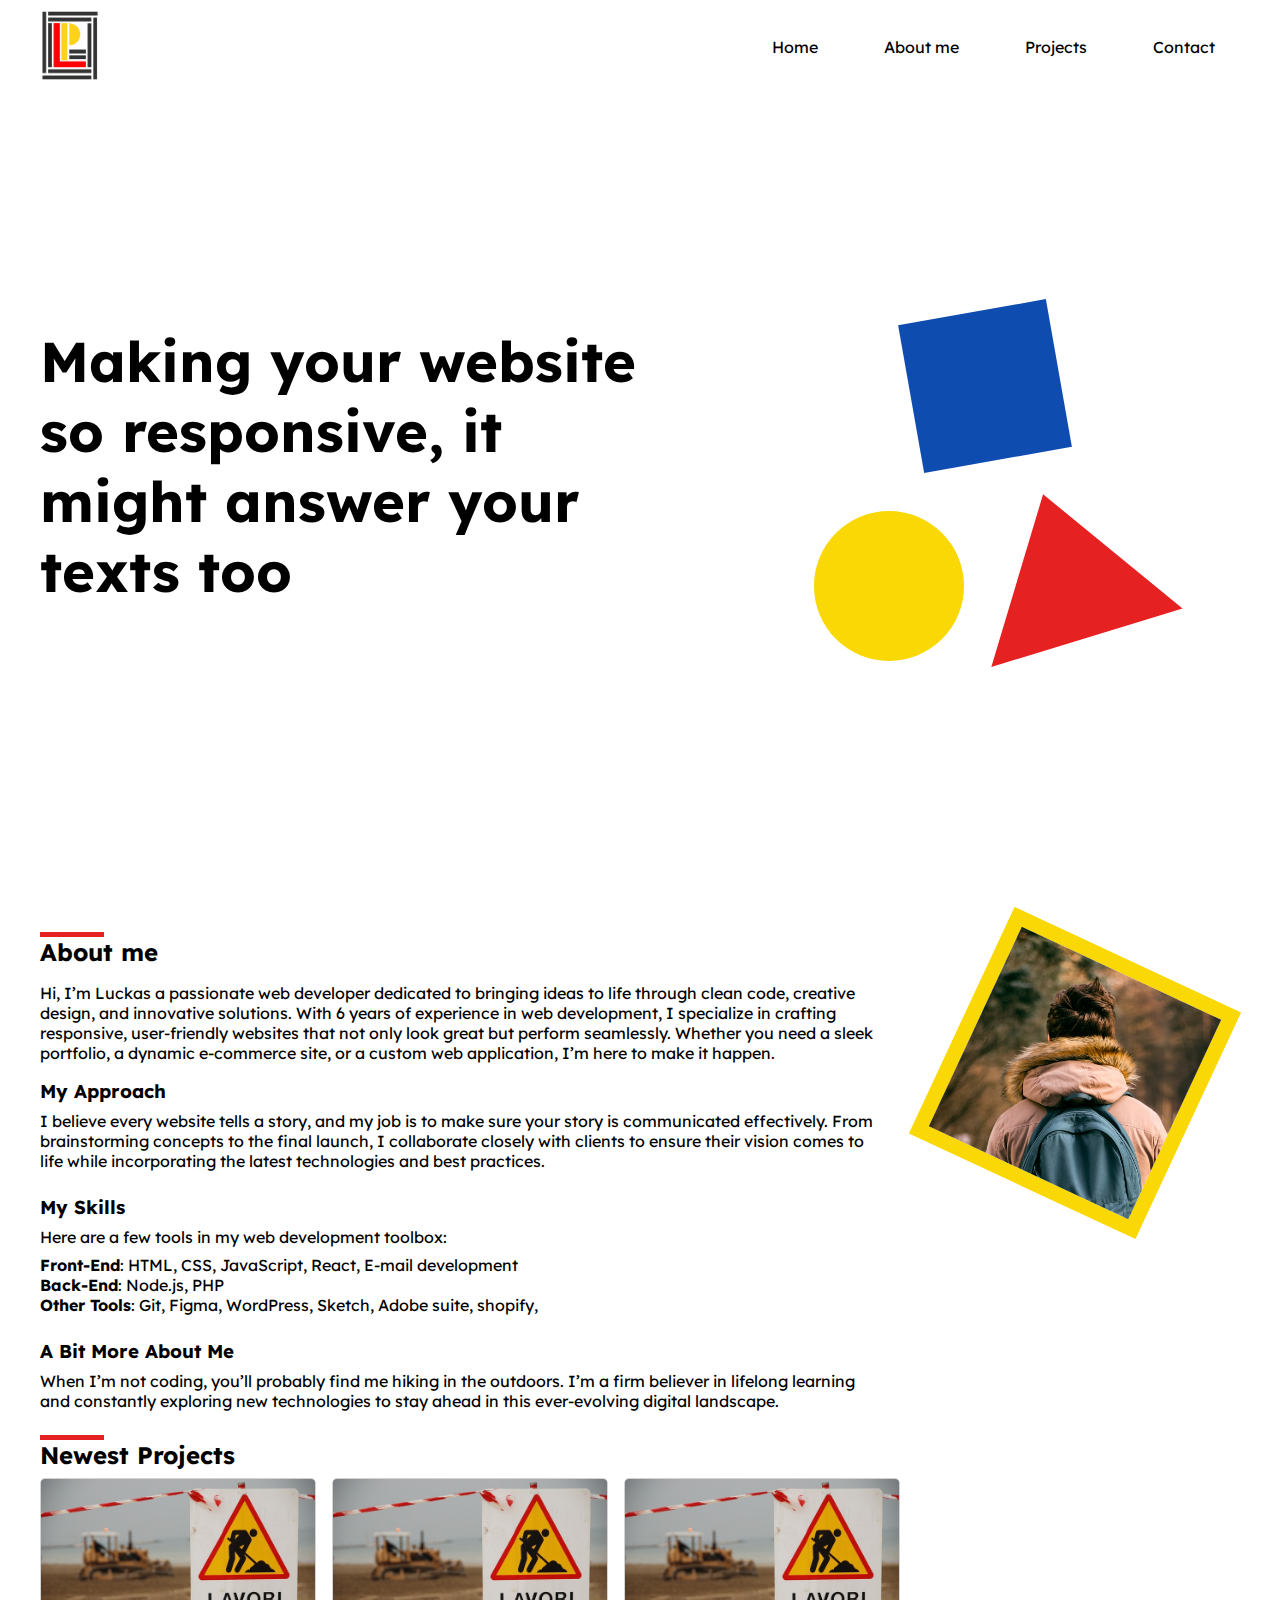
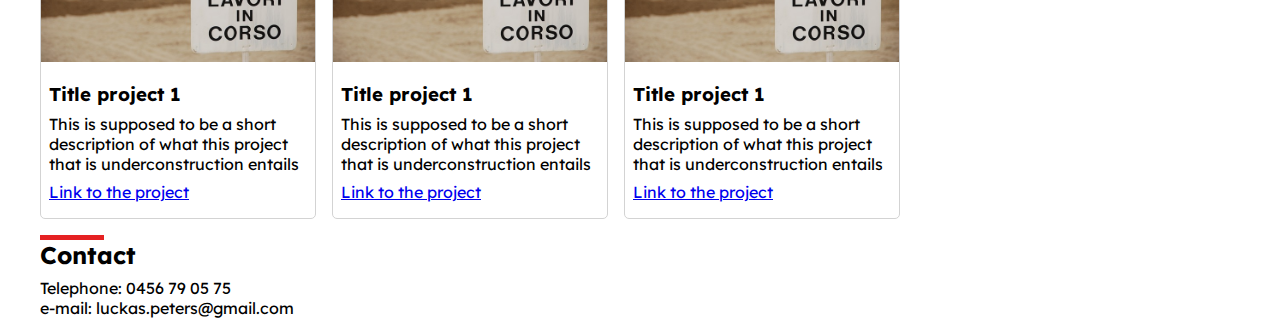
==== index.html @ 8ba7e821 "minor changes" ====
<!DOCTYPE html>
<html lang="en">
<head>
    <meta charset="UTF-8">
    <meta name="viewport" content="width=device-width, initial-scale=1.0">
    <link rel="stylesheet" href="style.css">
    <title>Portolio Luckas Peters</title>
</head>
<body>
    <header>
        <figure><img src="img/logo_LP.png" alt="logo luckas peters"></figure>
        <nav class="shift"><ul>
            <li><a href="#">Home</a></li>
            <li><a href="#aboutMe">About me</a> </li>
            <li><a href="#projects">Projects</a></li>
            <li><a href="#contact">Contact</a></li>
        </ul></nav>
    </header>
    <main>
        <div class="intro block">
            <section>
                <h1>Making your website so responsive, it might answer your texts too</h1>
                <!--<h1>A developer a day, keeps the bugs away</h1>-->
                
            </section>
            <section class="figureContainer">
                <div class="square"></div>
                <div class="triangle-left"></div>
                <div class="circle"></div>

            </section>
        </div>
        <div class="aboutMe block">
            
            <section id="aboutMe" class="aboutMeContent" >
                <h2>About me</h2>
                <p>
                    Hi, I’m Luckas a passionate web developer dedicated to bringing ideas to life through clean code, creative design, and innovative solutions.
                    With 6 years of experience in web development, I specialize in crafting responsive, user-friendly websites that not only look great but perform seamlessly. Whether you need a sleek portfolio, a dynamic e-commerce site, or a custom web application, I’m here to make it happen.
                    </p>
                    <p>
                    <h3>My Approach</h3>
                    I believe every website tells a story, and my job is to make sure your story is communicated effectively. From brainstorming concepts to the final launch, I collaborate closely with clients to ensure their vision comes to life while incorporating the latest technologies and best practices.
                </p><p>
                    <h3>My Skills</h3>  
                    Here are a few tools in my web development toolbox:
                
                    <ul>
                        <li><strong>Front-End</strong>: HTML, CSS, JavaScript, React, E-mail development</li>
                        <li><strong>Back-End</strong>: Node.js, PHP </li>
                        <li><strong>Other Tools</strong>: Git, Figma, WordPress, Sketch, Adobe suite, shopify, </li>
                    </ul>
                </p><p>
                    <h3>A Bit More About Me</h3>
                    When I’m not coding, you’ll probably find me hiking in the outdoors. I’m a firm believer in lifelong learning and constantly exploring new technologies to stay ahead in this ever-evolving digital landscape.
                </p>
            </section>
            <figure>
                <div class="imagecontainer"><img alt="" src="img/picture_of_me.jpg" /></div>
            </figure>
        </div>
        <div id="projects" class="projects block">
            <h2>Newest Projects</h2>

            <section class="cards">
                <div class="card">
                    <figure><img src="img/in_progress.jpg" alt=""></figure>
                    <article>
                        <h3>Title project 1</h3>
                        <p>This is supposed to be a short description of what this project that is underconstruction entails</p>
                        <a href="#">Link to the project</a>
                    </article>
                </div>
                <div class="card">
                    <figure><img src="img/in_progress.jpg" alt=""></figure>
                    <article>
                        <h3>Title project 1</h3>
                        <p>This is supposed to be a short description of what this project that is underconstruction entails</p>
                        <a href="#">Link to the project</a>
                    </article>
                </div>

                <div class="card">
                    <figure><img src="img/in_progress.jpg" alt=""></figure>
                    <article>
                        <h3>Title project 1</h3>
                        <p>This is supposed to be a short description of what this project that is underconstruction entails</p>
                        <a href="#">Link to the project</a>
                    </article>
                </div>
            </section>
        </div>
        <div id="contact" class="contact block">
            <h2>Contact</h2>
            <p>Telephone: 0456 79 05 75</p>
            <p>e-mail: luckas.peters@gmail.com</p>
        </div>
    </main>
    <footer>
    

    </footer>
</body>
</html>
---- style.css ----
@import url('https://fonts.googleapis.com/css2?family=Lexend&display=swap');
@import url('https://fonts.googleapis.com/css2?family=Lexend:wght@700&display=swap');


html {
    box-sizing: border-box;
    font-size: 16px;
    scroll-padding-top: 150px;
    /* height of sticky header */
}

*,
*:before,
*:after {
    box-sizing: inherit;
}

body,
h1,
h2,
h3,
h4,
h5,
h6,
p,
ol,
ul {
    margin: 0;
    padding: 0;
}

ol,
ul {
    list-style: none;
}

img {
    max-width: 100%;
    height: auto;
}



body {
    max-width: 1200px;
    margin: auto;
    font-family: "Lexend", serif;
    font-weight: 400;
}

header {
    display: flex;
    justify-content: space-between;
    align-items: center;
    position: fixed;
    width: 100%;
    max-width: 1200px;
    background: white;
    z-index: 99;
    top: 0;
}

header figure {
    width: 5%;
    margin: 8px 0;
}

header figure img {
    width: 100%;
}

header nav ul {
    display: flex;
    gap: 16px;
}

header nav ul li {
    text-decoration: none;
    list-style: none;
    ;
}

nav ul li a {
    display: block;
    padding: 15px;
    text-decoration: none;
    color: black;
    margin: 0 10px;
}

.block {
    margin: 16px 0;
}

.intro {
    display: flex;
    font-family: "Lexend", serif;
    font-optical-sizing: auto;
    font-weight: 700;
    font-style: normal;
    height: 100vh;
    align-items: center;
}

.intro>section {
    width: 60%;
    position: relative;
}

.intro h1 {
    font-size: 56px;
}

.triangle-left {
    width: 0;
    transform: rotate(73deg);
    right: 100px;
    position: absolute;
    height: 0;
    border-top: 100px solid transparent;
    border-right: 150px solid #e52122;
    border-bottom: 100px solid transparent;
}

.circle {
    height: 150px;
    width: 150px;
    position: absolute;
    background-color: #fad805;
    border-radius: 50%;
    right: 46%;
    top: 45px;
}

.square {
    height: 150px;
    width: 150px;
    background-color: #0f4cb0;
    transform: rotate(80deg);
    position: absolute;
    bottom: 5px;
    right: 30%;
}

.bigSquare {

    height: 150px;
    width: 150px;
    background-color: #0f4cb0;
    transform: rotate(80deg);
    position: absolute;
    bottom: 5px;
    right: 30%;
}

.mask1 {

    mask-repeat: no-repeat;
    mask-image: url(img/picture_of_me.jpg);
}

h2 {
    margin-bottom: 8px;
}

h2::before {
    content: "";
    width: 4rem;
    height: 5px;
    display: block;
    background: #e52122;

}

.aboutMe {
    font-weight: 400;
    justify-content: space-between;
    display: flex;
    flex-direction: row;
}

.aboutMe .aboutMeContent {
    display: flex;
    flex-direction: column;
    gap: 8px;
    width: 70%;
}

.aboutMe .figureContainer {
    width: 30%;
}

.cards {
    display: flex;
    gap: 16px;

}

.card {
    width: 23%;
    border-radius: 5px;
    overflow: hidden;
    border: solid 1px lightgrey;
    display: flex;
    flex-direction: column;
    gap: 8px;
    padding-bottom: 8px;
}

.card figure {
    width: 100%;
    margin: 0;
}

.card article {
    padding: 8px;
    display: flex;
    flex-direction: column;
    gap: 8px;
}





/* Figure roatation testing  */

.imagecontainer {
    display: block;
    width: 250px;
    height: 250px;
    overflow: hidden;
    border: solid 15px #fad805;
    transform: rotate(45deg);
    -ms-transform: rotate(45deg);
    -webkit-transform: rotate(25deg);
    position: relative;

}

.imagecontainer img {

    transform: rotate(-45deg);
    -ms-transform: rotate(-45deg);
    -webkit-transform: rotate(-25deg);
    position: absolute;
    top: -50px;
    left: -20px;
    width: 150%;
    max-width: unset;
}





/* SHIFT */
nav.shift ul li a {
    position: relative;
    z-index: 1;
}

nav.shift ul li a:after {
    display: block;
    position: absolute;
    top: 0;
    left: 0;
    bottom: 0;
    right: 0;
    margin: auto;
    width: 100%;
    height: 1px;
    content: '.';
    color: transparent;
    background: #fad805;
    visibility: none;
    opacity: 0;
    z-index: -1;
}

nav.shift ul li a:hover:after {
    opacity: 1;
    visibility: visible;
    height: 100%;
}


nav ul li a,
nav ul li a:after,
nav ul li a:before {
    transition: all .6s;
}

@media screen and (min-width: 375px) and (max-width: 600px) {
    body {
        background-color: lightgreen;
        /* width: 90%; */
        margin: auto;
    }

    header {
        display: flex;
        padding: 5px;
    }

    header figure {
        width: 10%;
        margin: 0;
    }

    header nav {
        display: none;
    }

    main {
        width: 90%;
        margin: auto;
    }

    .intro {
        flex-direction: column;
        align-items: center;
        justify-content: center;
    }

    .intro>section {
        width: 100%;
    }

    .intro h1 {
        font-size: 20px;
    }
    .triangle-left {
        width: 0;
        transform: rotate(73deg);
        right: 100px;
        position: unset;
        height: 0;
        border-top: 25px solid transparent;
        border-right: 50px solid #e52122;
        border-bottom: 25px solid transparent;
    }

    .circle {
        height: 50px;
        width: 50px;
        position: unset;
        background-color: #fad805;
        border-radius: 50%;
        right: 46%;
        top: 45px;
    }

    .square {
        height: 50px;
        width: 50px;
        background-color: #0f4cb0;
        transform: rotate(80deg);
        position: unset;
        bottom: 5px;
        right: 30%;
    }


    .aboutMe {
        flex-direction: column;
    }

    .aboutMe .aboutMeContent {
        width: 100%;
    }
}
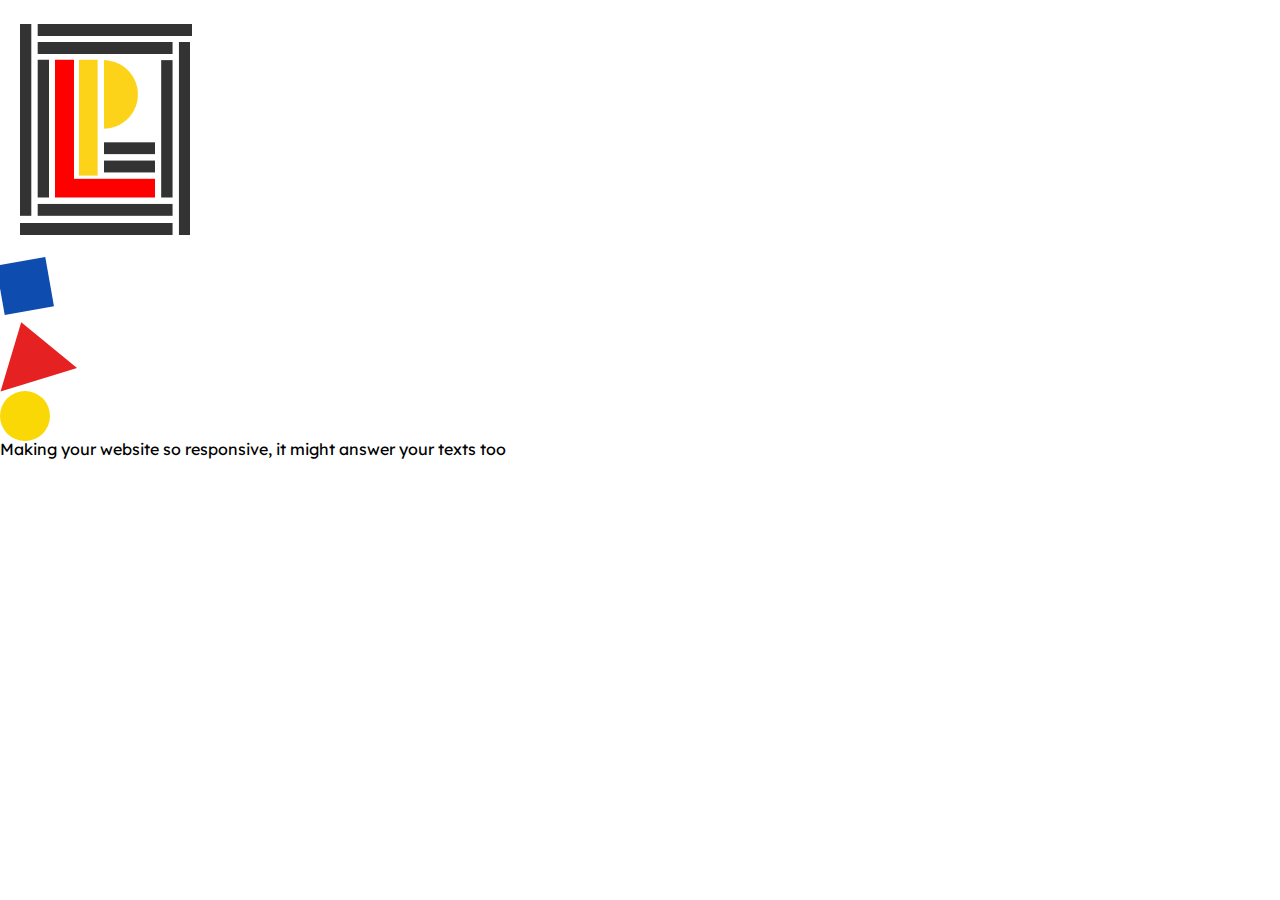
==== commit bde68408: "added reset.css and finished header. Started on figures in intro" ====
--- a/index.html
+++ b/index.html
@@ -1,105 +1,44 @@
 <!DOCTYPE html>
 <html lang="en">
+
 <head>
     <meta charset="UTF-8">
     <meta name="viewport" content="width=device-width, initial-scale=1.0">
+    <link rel="stylesheet" href="reset.css">
     <link rel="stylesheet" href="style.css">
     <title>Portolio Luckas Peters</title>
 </head>
+
 <body>
     <header>
         <figure><img src="img/logo_LP.png" alt="logo luckas peters"></figure>
-        <nav class="shift"><ul>
-            <li><a href="#">Home</a></li>
-            <li><a href="#aboutMe">About me</a> </li>
-            <li><a href="#projects">Projects</a></li>
-            <li><a href="#contact">Contact</a></li>
-        </ul></nav>
+        <!-- <nav>
+            <ul>
+                <li><a href="#">Home</a></li>
+                <li><a href="#aboutMe">About me</a> </li>
+                <li><a href="#projects">Projects</a></li>
+                <li><a href="#contact">Contact</a></li>
+            </ul>
+        </nav> -->
     </header>
     <main>
         <div class="intro block">
-            <section>
-                <h1>Making your website so responsive, it might answer your texts too</h1>
-                <!--<h1>A developer a day, keeps the bugs away</h1>-->
-                
-            </section>
             <section class="figureContainer">
                 <div class="square"></div>
                 <div class="triangle-left"></div>
                 <div class="circle"></div>
+            </section>
+            <section>
+                <h1>Making your website so responsive, it might answer your texts too</h1>
+                <!--<h1>A developer a day, keeps the bugs away</h1>-->
+    </section>
 
-            </section>
-        </div>
-        <div class="aboutMe block">
-            
-            <section id="aboutMe" class="aboutMeContent" >
-                <h2>About me</h2>
-                <p>
-                    Hi, I’m Luckas a passionate web developer dedicated to bringing ideas to life through clean code, creative design, and innovative solutions.
-                    With 6 years of experience in web development, I specialize in crafting responsive, user-friendly websites that not only look great but perform seamlessly. Whether you need a sleek portfolio, a dynamic e-commerce site, or a custom web application, I’m here to make it happen.
-                    </p>
-                    <p>
-                    <h3>My Approach</h3>
-                    I believe every website tells a story, and my job is to make sure your story is communicated effectively. From brainstorming concepts to the final launch, I collaborate closely with clients to ensure their vision comes to life while incorporating the latest technologies and best practices.
-                </p><p>
-                    <h3>My Skills</h3>  
-                    Here are a few tools in my web development toolbox:
-                
-                    <ul>
-                        <li><strong>Front-End</strong>: HTML, CSS, JavaScript, React, E-mail development</li>
-                        <li><strong>Back-End</strong>: Node.js, PHP </li>
-                        <li><strong>Other Tools</strong>: Git, Figma, WordPress, Sketch, Adobe suite, shopify, </li>
-                    </ul>
-                </p><p>
-                    <h3>A Bit More About Me</h3>
-                    When I’m not coding, you’ll probably find me hiking in the outdoors. I’m a firm believer in lifelong learning and constantly exploring new technologies to stay ahead in this ever-evolving digital landscape.
-                </p>
-            </section>
-            <figure>
-                <div class="imagecontainer"><img alt="" src="img/picture_of_me.jpg" /></div>
-            </figure>
-        </div>
-        <div id="projects" class="projects block">
-            <h2>Newest Projects</h2>
-
-            <section class="cards">
-                <div class="card">
-                    <figure><img src="img/in_progress.jpg" alt=""></figure>
-                    <article>
-                        <h3>Title project 1</h3>
-                        <p>This is supposed to be a short description of what this project that is underconstruction entails</p>
-                        <a href="#">Link to the project</a>
-                    </article>
-                </div>
-                <div class="card">
-                    <figure><img src="img/in_progress.jpg" alt=""></figure>
-                    <article>
-                        <h3>Title project 1</h3>
-                        <p>This is supposed to be a short description of what this project that is underconstruction entails</p>
-                        <a href="#">Link to the project</a>
-                    </article>
-                </div>
-
-                <div class="card">
-                    <figure><img src="img/in_progress.jpg" alt=""></figure>
-                    <article>
-                        <h3>Title project 1</h3>
-                        <p>This is supposed to be a short description of what this project that is underconstruction entails</p>
-                        <a href="#">Link to the project</a>
-                    </article>
-                </div>
-            </section>
-        </div>
-        <div id="contact" class="contact block">
-            <h2>Contact</h2>
-            <p>Telephone: 0456 79 05 75</p>
-            <p>e-mail: luckas.peters@gmail.com</p>
-        </div>
+    </div>
     </main>
     <footer>
-    
+
 
     </footer>
 </body>
-</html>
 
+</html>--- a/style.css
+++ b/style.css
@@ -1,86 +1,33 @@
 @import url('https://fonts.googleapis.com/css2?family=Lexend&display=swap');
 @import url('https://fonts.googleapis.com/css2?family=Lexend:wght@700&display=swap');
 
-
-html {
-    box-sizing: border-box;
-    font-size: 16px;
-    scroll-padding-top: 150px;
-    /* height of sticky header */
-}
-
-*,
-*:before,
-*:after {
-    box-sizing: inherit;
-}
-
-body,
-h1,
-h2,
-h3,
-h4,
-h5,
-h6,
-p,
-ol,
-ul {
-    margin: 0;
-    padding: 0;
-}
-
-ol,
-ul {
-    list-style: none;
-}
-
-img {
-    max-width: 100%;
-    height: auto;
-}
-
-
-
-body {
-    max-width: 1200px;
-    margin: auto;
+body{
     font-family: "Lexend", serif;
     font-weight: 400;
+    
 }
-
-header {
+header{
     display: flex;
-    justify-content: space-between;
-    align-items: center;
-    position: fixed;
-    width: 100%;
-    max-width: 1200px;
-    background: white;
-    z-index: 99;
-    top: 0;
+    padding: 12px;
 }
-
-header figure {
-    width: 5%;
-    margin: 8px 0;
+header figure{
+    width: 15%;
 }
-
-header figure img {
+header figure img{
     width: 100%;
 }
+header nav ul {
 
-header nav ul {
-    display: flex;
-    gap: 16px;
 }
 
 header nav ul li {
     text-decoration: none;
     list-style: none;
-    ;
 }
 
 nav ul li a {
+    position: relative;
+    z-index: 1;
     display: block;
     padding: 15px;
     text-decoration: none;
@@ -88,179 +35,7 @@
     margin: 0 10px;
 }
 
-.block {
-    margin: 16px 0;
-}
-
-.intro {
-    display: flex;
-    font-family: "Lexend", serif;
-    font-optical-sizing: auto;
-    font-weight: 700;
-    font-style: normal;
-    height: 100vh;
-    align-items: center;
-}
-
-.intro>section {
-    width: 60%;
-    position: relative;
-}
-
-.intro h1 {
-    font-size: 56px;
-}
-
-.triangle-left {
-    width: 0;
-    transform: rotate(73deg);
-    right: 100px;
-    position: absolute;
-    height: 0;
-    border-top: 100px solid transparent;
-    border-right: 150px solid #e52122;
-    border-bottom: 100px solid transparent;
-}
-
-.circle {
-    height: 150px;
-    width: 150px;
-    position: absolute;
-    background-color: #fad805;
-    border-radius: 50%;
-    right: 46%;
-    top: 45px;
-}
-
-.square {
-    height: 150px;
-    width: 150px;
-    background-color: #0f4cb0;
-    transform: rotate(80deg);
-    position: absolute;
-    bottom: 5px;
-    right: 30%;
-}
-
-.bigSquare {
-
-    height: 150px;
-    width: 150px;
-    background-color: #0f4cb0;
-    transform: rotate(80deg);
-    position: absolute;
-    bottom: 5px;
-    right: 30%;
-}
-
-.mask1 {
-
-    mask-repeat: no-repeat;
-    mask-image: url(img/picture_of_me.jpg);
-}
-
-h2 {
-    margin-bottom: 8px;
-}
-
-h2::before {
-    content: "";
-    width: 4rem;
-    height: 5px;
-    display: block;
-    background: #e52122;
-
-}
-
-.aboutMe {
-    font-weight: 400;
-    justify-content: space-between;
-    display: flex;
-    flex-direction: row;
-}
-
-.aboutMe .aboutMeContent {
-    display: flex;
-    flex-direction: column;
-    gap: 8px;
-    width: 70%;
-}
-
-.aboutMe .figureContainer {
-    width: 30%;
-}
-
-.cards {
-    display: flex;
-    gap: 16px;
-
-}
-
-.card {
-    width: 23%;
-    border-radius: 5px;
-    overflow: hidden;
-    border: solid 1px lightgrey;
-    display: flex;
-    flex-direction: column;
-    gap: 8px;
-    padding-bottom: 8px;
-}
-
-.card figure {
-    width: 100%;
-    margin: 0;
-}
-
-.card article {
-    padding: 8px;
-    display: flex;
-    flex-direction: column;
-    gap: 8px;
-}
-
-
-
-
-
-/* Figure roatation testing  */
-
-.imagecontainer {
-    display: block;
-    width: 250px;
-    height: 250px;
-    overflow: hidden;
-    border: solid 15px #fad805;
-    transform: rotate(45deg);
-    -ms-transform: rotate(45deg);
-    -webkit-transform: rotate(25deg);
-    position: relative;
-
-}
-
-.imagecontainer img {
-
-    transform: rotate(-45deg);
-    -ms-transform: rotate(-45deg);
-    -webkit-transform: rotate(-25deg);
-    position: absolute;
-    top: -50px;
-    left: -20px;
-    width: 150%;
-    max-width: unset;
-}
-
-
-
-
-
-/* SHIFT */
-nav.shift ul li a {
-    position: relative;
-    z-index: 1;
-}
-
-nav.shift ul li a:after {
+nav ul li a:after {
     display: block;
     position: absolute;
     top: 0;
@@ -278,95 +53,59 @@
     z-index: -1;
 }
 
-nav.shift ul li a:hover:after {
+nav ul li a:hover:after {
     opacity: 1;
     visibility: visible;
     height: 100%;
 }
 
-
-nav ul li a,
-nav ul li a:after,
-nav ul li a:before {
-    transition: all .6s;
+.triangle-left {
+    width: 0;
+    transform: rotate(73deg);
+    right: 100px;
+    /* position: absolute; */
+    height: 0;
+    border-top: 40px solid transparent;
+    border-right: 60px solid #e52122;
+    border-bottom: 40px solid transparent;
 }
 
-@media screen and (min-width: 375px) and (max-width: 600px) {
-    body {
-        background-color: lightgreen;
-        /* width: 90%; */
-        margin: auto;
-    }
+.circle {
+    height: 50px;
+    width: 50px;
+    /* position: absolute; */
+    background-color: #fad805;
+    border-radius: 50%;
+    right: 46%;
+    top: 45px;
+}
 
-    header {
-        display: flex;
-        padding: 5px;
-    }
-
-    header figure {
-        width: 10%;
-        margin: 0;
-    }
-
-    header nav {
-        display: none;
-    }
-
-    main {
-        width: 90%;
-        margin: auto;
-    }
-
-    .intro {
-        flex-direction: column;
-        align-items: center;
-        justify-content: center;
-    }
-
-    .intro>section {
-        width: 100%;
-    }
-
-    .intro h1 {
-        font-size: 20px;
-    }
-    .triangle-left {
-        width: 0;
-        transform: rotate(73deg);
-        right: 100px;
-        position: unset;
-        height: 0;
-        border-top: 25px solid transparent;
-        border-right: 50px solid #e52122;
-        border-bottom: 25px solid transparent;
-    }
-
-    .circle {
-        height: 50px;
-        width: 50px;
-        position: unset;
-        background-color: #fad805;
-        border-radius: 50%;
-        right: 46%;
-        top: 45px;
-    }
-
-    .square {
-        height: 50px;
-        width: 50px;
-        background-color: #0f4cb0;
-        transform: rotate(80deg);
-        position: unset;
-        bottom: 5px;
-        right: 30%;
-    }
+.square {
+    height: 50px;
+    width: 50px;
+    background-color: #0f4cb0;
+    transform: rotate(80deg);
+    /* position: absolute; */
+    bottom: 5px;
+    right: 30%;
+}
 
 
-    .aboutMe {
-        flex-direction: column;
-    }
 
-    .aboutMe .aboutMeContent {
-        width: 100%;
-    }
-}+
+/* Media Queries */
+@media (min-width: 640px) {
+
+}
+
+@media (min-width: 768px) {
+
+}
+
+@media (min-width: 1024px) {
+
+}
+
+@media (min-width: 640px) and (orientation: landscape) {
+
+}
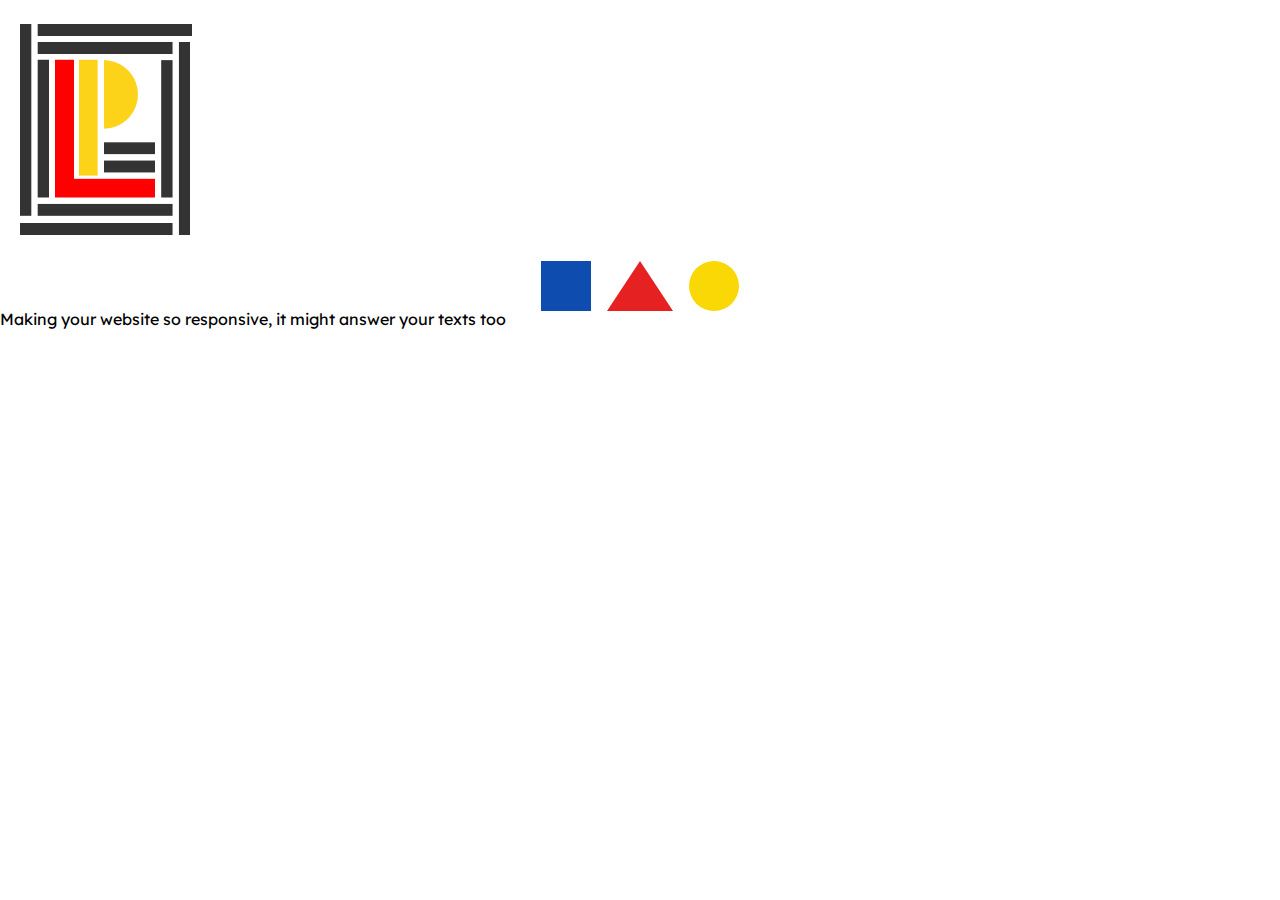
==== commit 8793c56b: "fixed geoFigures" ====
--- a/index.html
+++ b/index.html
@@ -23,9 +23,9 @@
     </header>
     <main>
         <div class="intro block">
-            <section class="figureContainer">
+            <section class="geoFigureContainer">
                 <div class="square"></div>
-                <div class="triangle-left"></div>
+                <div class="triangle"></div>
                 <div class="circle"></div>
             </section>
             <section>
--- a/style.css
+++ b/style.css
@@ -58,10 +58,16 @@
     visibility: visible;
     height: 100%;
 }
+.geoFigureContainer{
+    display: flex;
+    justify-content: center;
+    align-items: baseline;
+    gap: 16px;
+}
 
 .triangle-left {
     width: 0;
-    transform: rotate(73deg);
+    transform: rotate(50deg);
     right: 100px;
     /* position: absolute; */
     height: 0;
@@ -69,6 +75,15 @@
     border-right: 60px solid #e52122;
     border-bottom: 40px solid transparent;
 }
+
+.triangle {
+    width: 0px;
+    height: 0px;
+    border-style: solid;
+    border-width: 0 33px 50px 33px;
+    border-color: transparent transparent #e52122 transparent;
+    transform: rotate(0deg);
+ }
 
 .circle {
     height: 50px;
@@ -84,7 +99,7 @@
     height: 50px;
     width: 50px;
     background-color: #0f4cb0;
-    transform: rotate(80deg);
+    /* transform: rotate(80deg); */
     /* position: absolute; */
     bottom: 5px;
     right: 30%;
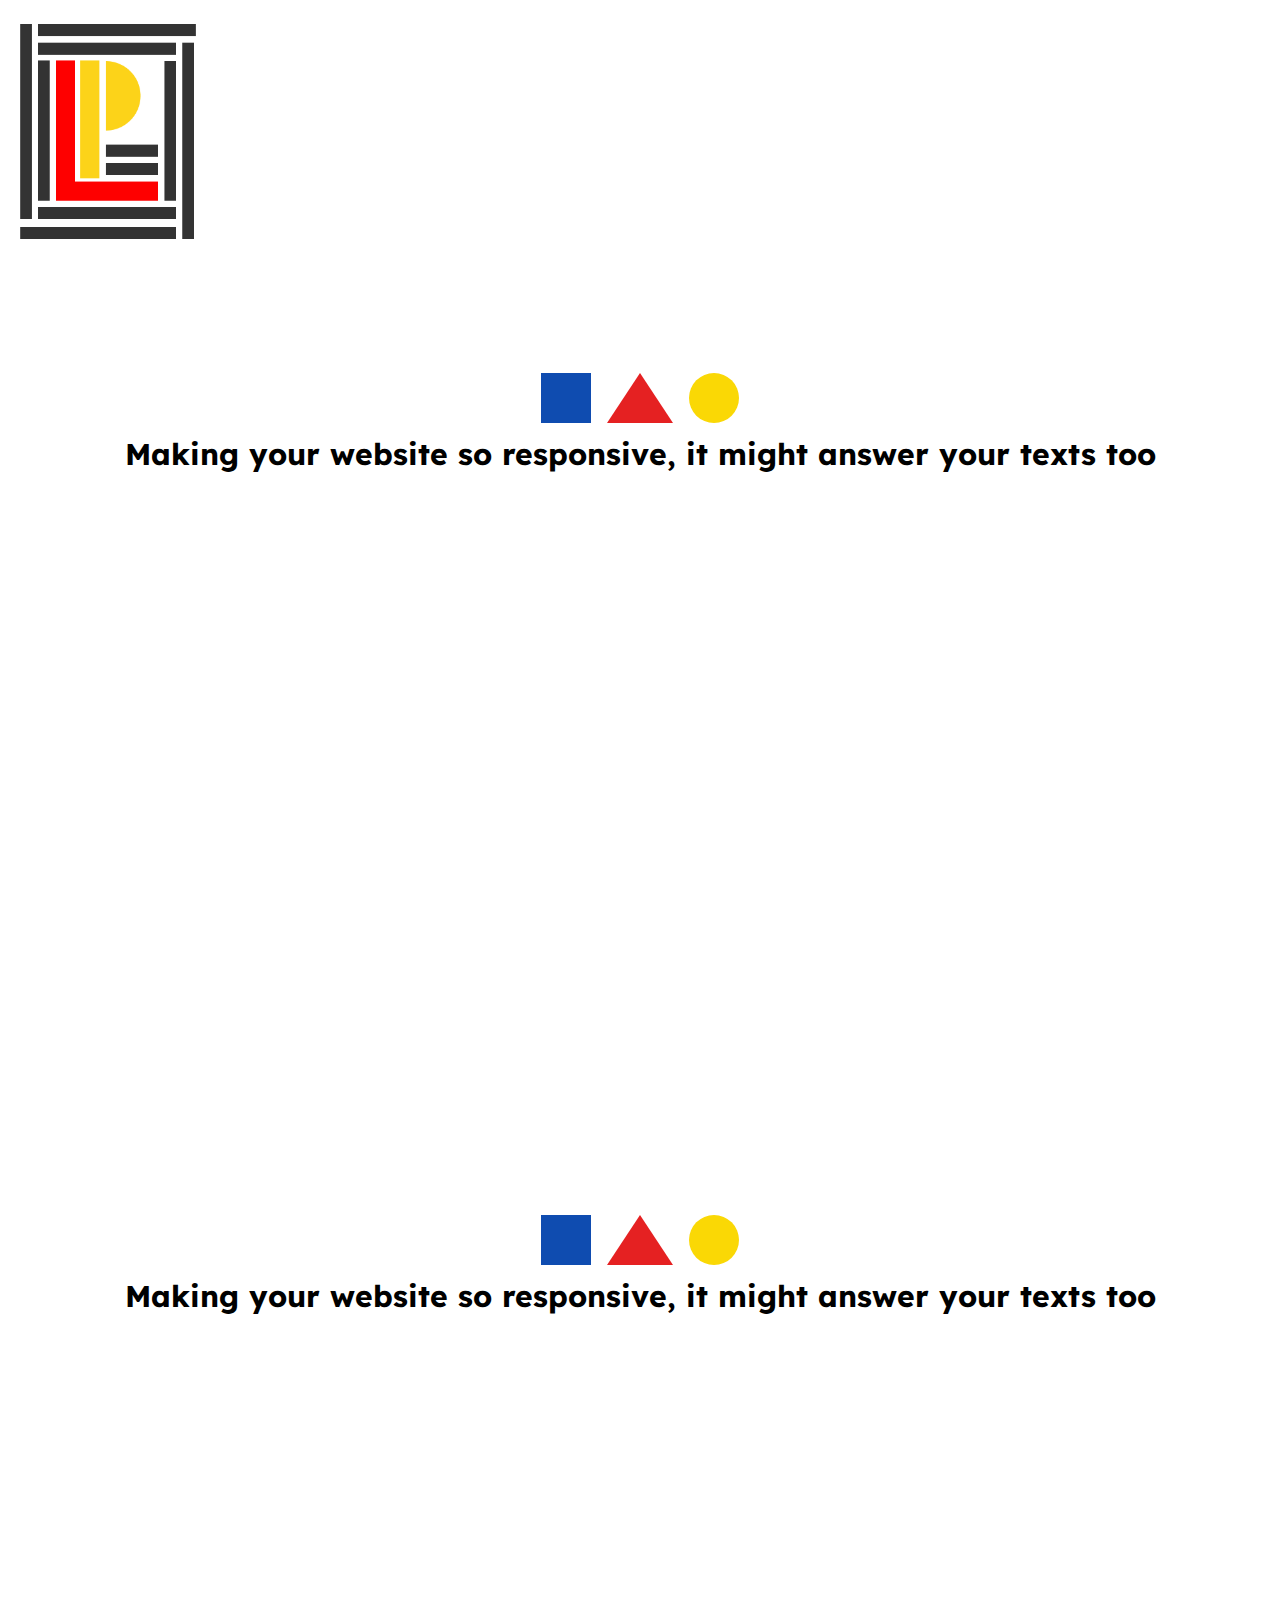
==== commit e548124e: "intro done, pushing before testing" ====
--- a/index.html
+++ b/index.html
@@ -31,9 +31,19 @@
             <section>
                 <h1>Making your website so responsive, it might answer your texts too</h1>
                 <!--<h1>A developer a day, keeps the bugs away</h1>-->
-    </section>
-
-    </div>
+            </section>
+        </div>
+        <div class="intro block">
+            <section class="geoFigureContainer">
+                <div class="square"></div>
+                <div class="triangle"></div>
+                <div class="circle"></div>
+            </section>
+            <section>
+                <h1>Making your website so responsive, it might answer your texts too</h1>
+                <!--<h1>A developer a day, keeps the bugs away</h1>-->
+            </section>
+        </div>
     </main>
     <footer>
 
--- a/style.css
+++ b/style.css
@@ -9,6 +9,8 @@
 header{
     display: flex;
     padding: 12px;
+    position: absolute;
+    width: 100%;
 }
 header figure{
     width: 15%;
@@ -58,12 +60,33 @@
     visibility: visible;
     height: 100%;
 }
+
+
+.intro {
+    display: flex;
+    font-family: "Lexend", serif;
+    font-weight: 700;
+    font-style: normal;
+    align-items: center;
+    flex-direction: column;
+    justify-content: center;
+    gap: 16px;
+    padding: 16px;
+    height: 90vh;
+}
+
+.intro h1{
+    text-align: center;
+    font-size: 30px;
+
+}
 .geoFigureContainer{
     display: flex;
     justify-content: center;
     align-items: baseline;
     gap: 16px;
 }
+
 
 .triangle-left {
     width: 0;
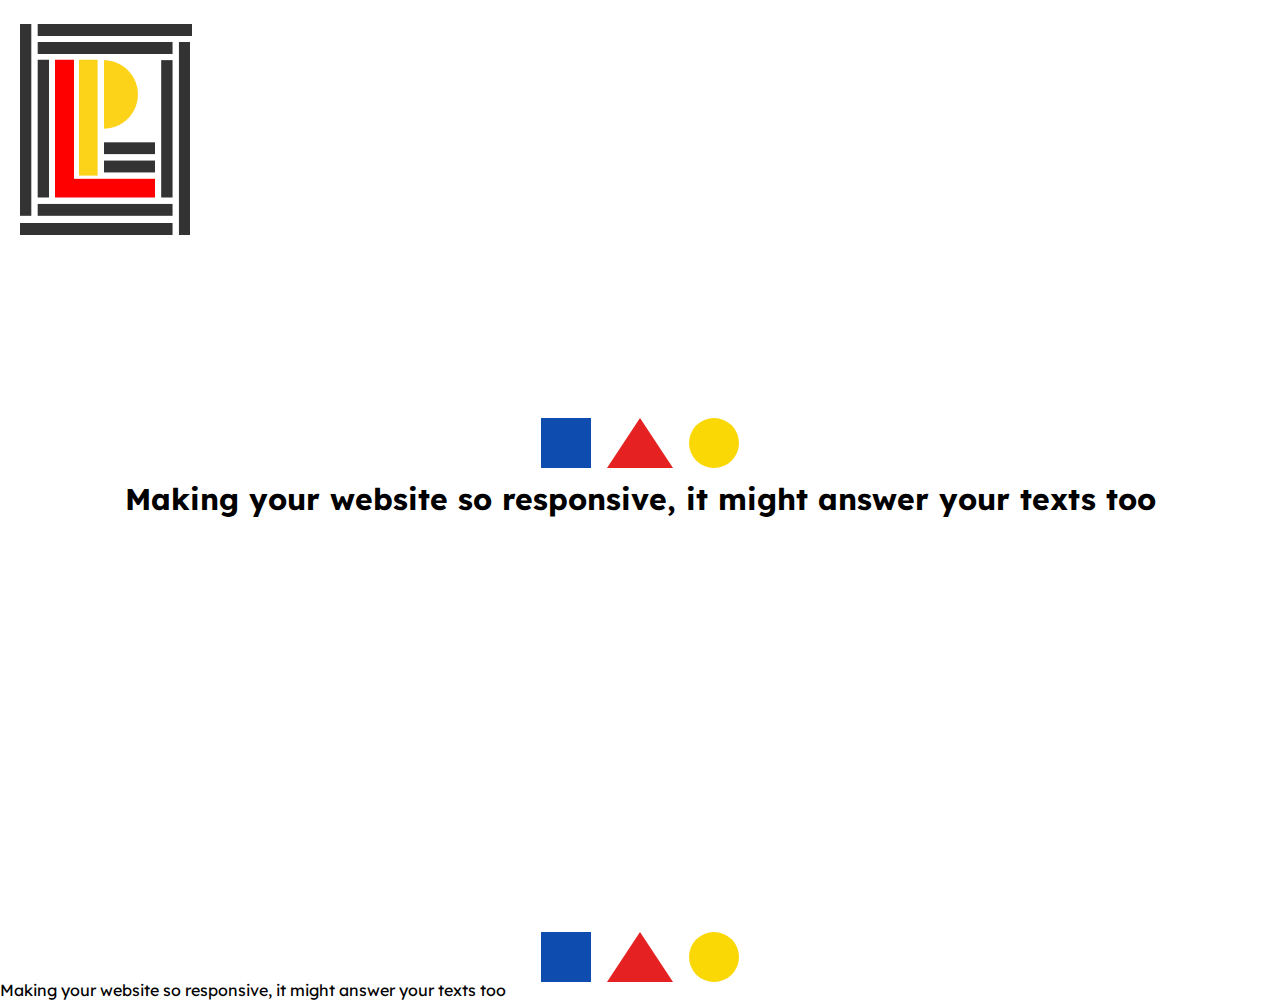
==== commit 73f249b3: "fixed issue where header was creating scroll on mobile because of padding" ====
--- a/index.html
+++ b/index.html
@@ -11,6 +11,7 @@
 
 <body>
     <header>
+        <div class="hContainer">
         <figure><img src="img/logo_LP.png" alt="logo luckas peters"></figure>
         <!-- <nav>
             <ul>
@@ -20,9 +21,10 @@
                 <li><a href="#contact">Contact</a></li>
             </ul>
         </nav> -->
+    </div>
     </header>
     <main>
-        <div class="intro block">
+        <div class="hero block">
             <section class="geoFigureContainer">
                 <div class="square"></div>
                 <div class="triangle"></div>
@@ -44,6 +46,7 @@
                 <!--<h1>A developer a day, keeps the bugs away</h1>-->
             </section>
         </div>
+        <div class="introduction"></div>
     </main>
     <footer>
 
--- a/style.css
+++ b/style.css
@@ -7,10 +7,12 @@
     
 }
 header{
-    display: flex;
-    padding: 12px;
     position: absolute;
     width: 100%;
+}
+header .hContainer{
+    padding: 12px;
+
 }
 header figure{
     width: 15%;
@@ -62,7 +64,7 @@
 }
 
 
-.intro {
+.hero {
     display: flex;
     font-family: "Lexend", serif;
     font-weight: 700;
@@ -72,10 +74,10 @@
     justify-content: center;
     gap: 16px;
     padding: 16px;
-    height: 90vh;
+    height: 100vh;
 }
 
-.intro h1{
+.hero h1{
     text-align: center;
     font-size: 30px;
 
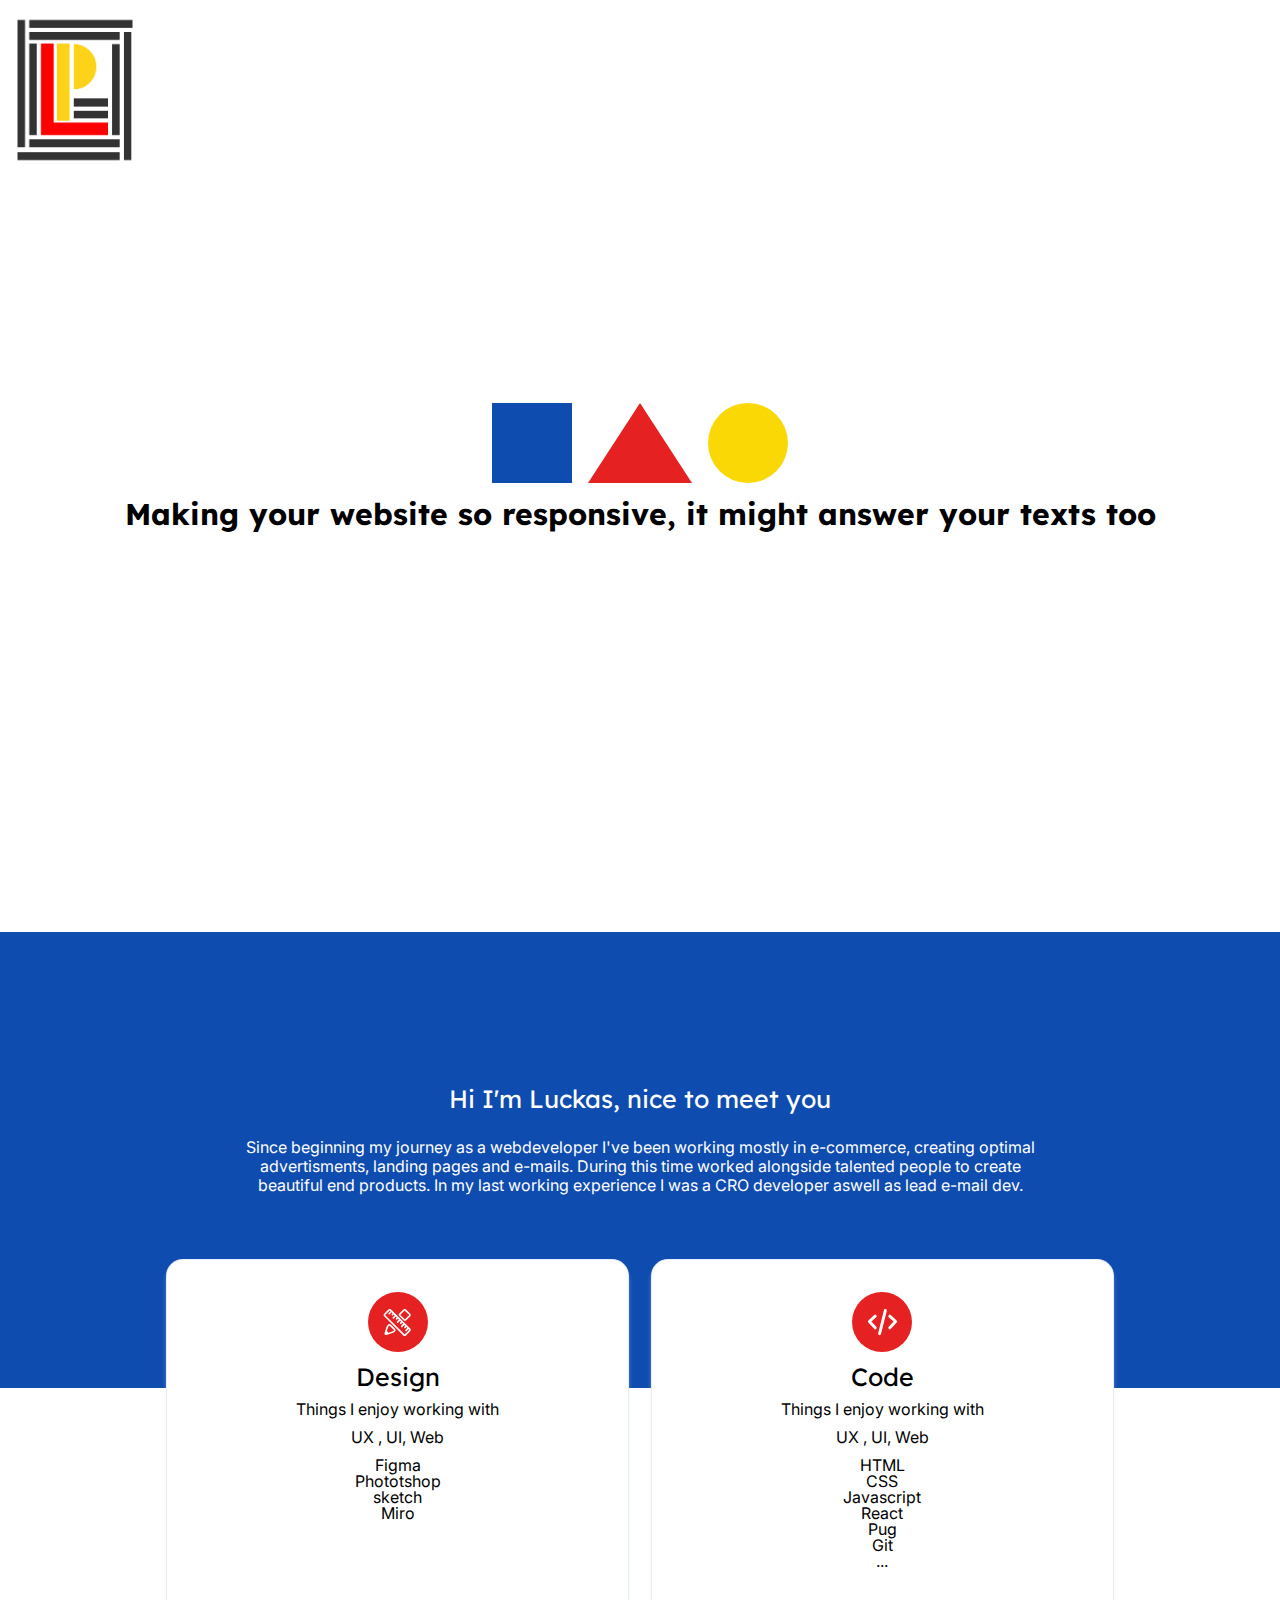
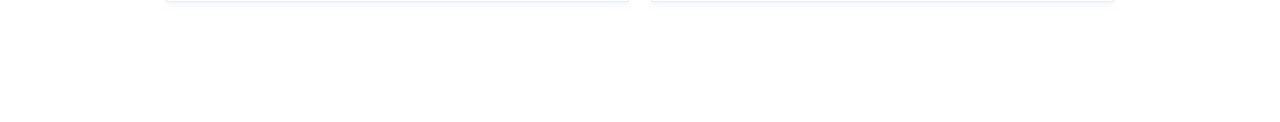
==== commit 181ba7f0: "added mediaqueries and finished baseline skills" ====
--- a/index.html
+++ b/index.html
@@ -12,8 +12,8 @@
 <body>
     <header>
         <div class="hContainer">
-        <figure><img src="img/logo_LP.png" alt="logo luckas peters"></figure>
-        <!-- <nav>
+            <figure><img src="img/logo_LP.png" alt="logo luckas peters"></figure>
+            <!-- <nav>
             <ul>
                 <li><a href="#">Home</a></li>
                 <li><a href="#aboutMe">About me</a> </li>
@@ -21,7 +21,7 @@
                 <li><a href="#contact">Contact</a></li>
             </ul>
         </nav> -->
-    </div>
+        </div>
     </header>
     <main>
         <div class="hero block">
@@ -35,18 +35,66 @@
                 <!--<h1>A developer a day, keeps the bugs away</h1>-->
             </section>
         </div>
-        <div class="intro block">
-            <section class="geoFigureContainer">
-                <div class="square"></div>
-                <div class="triangle"></div>
-                <div class="circle"></div>
-            </section>
-            <section>
-                <h1>Making your website so responsive, it might answer your texts too</h1>
-                <!--<h1>A developer a day, keeps the bugs away</h1>-->
-            </section>
+
+        <div class="introduction">
+            <article>
+                <h2>Hi I'm Luckas, nice to meet you</h2>
+                <p>Since beginning my journey as a webdeveloper I've been working mostly in e-commerce, creating optimal
+                    advertisments, landing pages and e-mails. During this time worked alongside talented people to create
+                    beautiful end products.
+                    In my last working experience I was a CRO developer aswell as lead e-mail dev.
+                </p>
+            </article>
         </div>
-        <div class="introduction"></div>
+        <div class="skills">
+            <div class="designBox">
+                <figure class="circleBg">
+                    <div class="innerCircle">
+                        <?xml version="1.0" encoding="utf-8"?>
+                        <svg width="800px" height="800px" viewBox="0 0 1024 1024" class="icon" version="1.1"
+                            xmlns="http://www.w3.org/2000/svg">
+                            <path
+                                d="M689.1 462.3c10.5 10.5 24.6 16.2 39.5 16.2s29-5.8 39.5-16.2l116.1-115.4c10.5-10.5 16.3-24.4 16.3-39.3 0-14.9-5.8-28.8-16.3-39.3L761 145.9c-21.1-20.9-57.9-20.9-79 0L566 261.3c-10.5 10.5-16.3 24.4-16.3 39.3s5.8 28.8 16.3 39.3l123.1 122.4z m-89.3-167.4l116.1-115.4c2-2 4.4-2.3 5.6-2.3 1.2 0 3.6 0.3 5.6 2.3L850.3 302c2 2 2.3 4.4 2.3 5.6 0 1.2-0.3 3.6-2.3 5.6l-116 115.4c-2 2-4.4 2.3-5.6 2.3-1.2 0-3.6-0.3-5.6-2.3L599.8 306.2c-2-2-2.3-4.4-2.3-5.6s0.3-3.7 2.3-5.7zM316.1 588.4c-21.1-20.9-58-20.9-79 0l-15.3 15.2c-15.3 15.3-31.5 42.4-37.5 63.1l-51.1 174.7c-4.3 14.6-2.4 28.2 5.3 38.4 7 9.3 18.2 14.6 30.7 14.6 5 0 10.3-0.8 15.6-2.5l182.4-56.1c20.6-6.3 47.7-22.6 62.9-37.7l9-8.9c10.5-10.5 16.3-24.4 16.3-39.3 0-14.9-5.8-28.8-16.3-39.3l-123-122.2z m89.2 167.2l-9 8.9c-9.6 9.6-30.2 21.9-43.2 25.9L244 823.9l-41.3-49.5 27.6-94.3c3.8-12.9 15.9-33.3 25.4-42.7l15.3-15.2c2-2 4.4-2.3 5.6-2.3 1.2 0 3.6 0.3 5.6 2.3l123 122.3c2 2 2.3 4.4 2.3 5.6 0.1 1.2-0.2 3.6-2.2 5.5zM324 145.9c-21.1-20.9-57.9-20.9-79 0L121.9 268.3c-10.5 10.5-16.3 24.4-16.3 39.3 0 14.9 5.8 28.8 16.3 39.3l560.2 557c10.5 10.5 24.6 16.2 39.5 16.2 14.9 0 29-5.8 39.5-16.2l123.2-122.5c10.5-10.5 16.3-24.4 16.3-39.3 0-14.9-5.8-28.8-16.3-39.3L324 145.9z m526.3 601.8L727.2 870.2c-2 2-4.4 2.3-5.6 2.3-1.2 0-3.6-0.3-5.6-2.3l-560.2-557c-2-2-2.3-4.4-2.3-5.6 0-1.2 0.3-3.6 2.3-5.6l123.1-122.5c2-2 4.4-2.3 5.6-2.3 1.2 0 3.6 0.3 5.6 2.3l16.7 16.6-57.1 56.9c-9.4 9.3-9.4 24.4 0 33.7 4.7 4.6 10.8 7 16.9 7 6.1 0 12.3-2.3 16.9-7l57.2-56.9 27.8 27.7-24.7 24.6c-9.3 9.3-9.3 24.4 0 33.7 4.7 4.6 10.8 7 16.9 7 6.1 0 12.3-2.3 16.9-7l24.7-24.6 27.8 27.7-57.2 56.9c-9.4 9.3-9.4 24.4 0 33.7 4.7 4.6 10.8 7 16.9 7 6.1 0 12.2-2.3 16.9-7l57.2-56.9 27.9 27.7-24.7 24.6c-9.3 9.3-9.3 24.4 0 33.7 4.7 4.7 10.8 7 16.9 7 6.1 0 12.3-2.3 16.9-7l24.7-24.6 27.9 27.7-57.2 56.9c-9.3 9.3-9.3 24.4 0 33.7 4.7 4.6 10.8 7 16.9 7 6.1 0 12.3-2.3 16.9-7l57.2-56.9 27.9 27.7-24.7 24.6c-9.3 9.3-9.3 24.4 0 33.7 4.7 4.7 10.8 7 16.9 7 6.1 0 12.3-2.3 16.9-7l24.7-24.6 27.8 27.7-57.2 56.9c-9.4 9.3-9.4 24.4 0 33.7 4.7 4.7 10.8 7 16.9 7 6.1 0 12.2-2.3 16.9-7l57.2-56.9 27.8 27.7-24.7 24.6c-9.3 9.3-9.3 24.4 0 33.7 4.7 4.6 10.8 7 16.9 7 6.1 0 12.3-2.3 16.9-7l24.7-24.6 27.9 27.7-57.2 56.9c-9.4 9.3-9.4 24.4 0 33.7 4.7 4.6 10.8 7 16.9 7 6.1 0 12.3-2.3 16.9-7l57.2-56.9 15.9 15.9c2 2 2.3 4.4 2.3 5.6s0.2 3.2-1.8 5.2z"
+                                fill="white" /></svg>
+                    </div>
+                        
+                        </figure>
+                <h2>Design</h2>
+                <p class="subtitle">Things I enjoy working with</p>
+                <p>UX , UI, Web</p>
+                <ul>
+                    <li>Figma</li>
+                    <li>Phototshop</li>
+                    <li>sketch</li>
+                    <li>Miro</li>
+                </ul>
+            </div>
+
+            <div class="codeBox">
+                <figure class="circleBg">
+                    <div class="innerCircle">
+                        <?xml version="1.0" encoding="utf-8"?>
+                        <svg width="800px" height="800px" viewBox="0 0 24 24" fill="none"
+                            xmlns="http://www.w3.org/2000/svg">
+                            <path d="M7 8L3 11.6923L7 16M17 8L21 11.6923L17 16M14 4L10 20" stroke="white" stroke-width="2"
+                                stroke-linecap="round" stroke-linejoin="round" />
+                        </svg>
+                    </div>
+                </figure>
+                <h2>Code</h2>
+                <p class="subtitle">Things I enjoy working with</p>
+                <p>UX , UI, Web</p>
+                <ul>
+                    <li>HTML</li>
+                    <li>CSS</li>
+                    <li>Javascript</li>
+                    <li>React</li>
+                    <li>Pug</li>
+                    <li>Git</li>    
+                    <li>...</li>
+                </ul>
+            </div>
+        </div>
     </main>
     <footer>
 
--- a/style.css
+++ b/style.css
@@ -1,28 +1,31 @@
-@import url('https://fonts.googleapis.com/css2?family=Lexend&display=swap');
-@import url('https://fonts.googleapis.com/css2?family=Lexend:wght@700&display=swap');
-
-body{
-    font-family: "Lexend", serif;
+@import url('https://fonts.googleapis.com/css2?family=Inter:ital,opsz,wght@0,14..32,100..900;1,14..32,100..900&family=Lexend:wght@600&family=Noto+Sans:ital,wght@0,100..900;1,100..900&display=swap');
+
+body {
+    font-family: "Inter", serif;
     font-weight: 400;
-    
-}
-header{
+    font-size: 16px;
+
+}
+
+header {
     position: absolute;
     width: 100%;
 }
-header .hContainer{
+
+header .hContainer {
     padding: 12px;
 
 }
-header figure{
+
+header figure {
     width: 15%;
 }
-header figure img{
-    width: 100%;
-}
-header nav ul {
-
-}
+
+header figure img {
+    width: 100%;
+}
+
+header nav ul {}
 
 header nav ul li {
     text-decoration: none;
@@ -77,12 +80,19 @@
     height: 100vh;
 }
 
-.hero h1{
+.hero h1 {
     text-align: center;
     font-size: 30px;
-
-}
-.geoFigureContainer{
+    font-family: "Lexend", serif;
+
+}
+
+h2 {
+    font-size: 25px;
+    font-family: "Lexend", serif;
+}
+
+.geoFigureContainer {
     display: flex;
     justify-content: center;
     align-items: baseline;
@@ -90,16 +100,16 @@
 }
 
 
-.triangle-left {
+/* .triangle-left {
     width: 0;
     transform: rotate(50deg);
     right: 100px;
-    /* position: absolute; */
+     position: absolute;
     height: 0;
     border-top: 40px solid transparent;
     border-right: 60px solid #e52122;
     border-bottom: 40px solid transparent;
-}
+} */
 
 .triangle {
     width: 0px;
@@ -108,7 +118,7 @@
     border-width: 0 33px 50px 33px;
     border-color: transparent transparent #e52122 transparent;
     transform: rotate(0deg);
- }
+}
 
 .circle {
     height: 50px;
@@ -130,22 +140,125 @@
     right: 30%;
 }
 
-
+.introduction {
+    background-color: #0f4cb0;
+    padding-top: 8em;
+    color: white;
+    text-align: center;
+    padding: 8em 16px 12em;
+    line-height: 1.2;
+}
+.introduction h2{
+    padding: 24px;
+}
+.skills {
+    margin-top: -8em;
+    width: 90%;
+    display: flex;
+    flex-direction: column;
+    justify-self: center;
+}
+
+.skills > div{
+    background-color: white;
+    display: flex;
+    flex-direction: column;
+    width: 100%;
+    align-items: center;
+    box-shadow: 0 5px 5px 0 rgba(233, 240, 243, 0.5), 0 0 0 1px #E6ECF8;
+    padding: 2em 0;
+    gap: 12px;
+}
+
+.skills .designBox {
+    border-top-left-radius: 16px;
+    border-top-right-radius: 16px;
+
+
+}
+
+
+.circleBg {
+    width: 50px;
+    height: 50px;
+    background: #e52122;
+    -moz-border-radius: 70px;
+    -webkit-border-radius: 70px;
+    border-radius: 70px;
+    display: flex;
+    justify-content: center;
+    align-items: center;
+    padding: 5px;
+}
+
+.circleBg .innerCircle {
+    width: 70%;
+    display: flex;
+}
 
 
 /* Media Queries */
 @media (min-width: 640px) {
-
+ header figure {
+    width: 10%;
+}
+    .triangle {
+        width: 0px;
+        height: 0px;
+        border-style: solid;
+        border-width: 0 52.8px 80px 52.8px;
+        border-color: transparent transparent #e52122 transparent;
+        transform: rotate(0deg);
+    }
+    
+    .circle {
+        height: 80px;
+        width: 80px;
+        /* position: absolute; */
+        background-color: #fad805;
+        border-radius: 50%;
+        right: 46%;
+        top: 45px;
+    }
+    
+    .square {
+        height: 80px;
+        width: 80px;
+        background-color: #0f4cb0;
+        /* transform: rotate(80deg); */
+        /* position: absolute; */
+        bottom: 5px;
+        right: 30%;
+    }
+    .skills{
+        flex-direction: row;
+        gap: 24px;
+        text-align: center;
+    }
+    .skills .codeBox {
+        border-top-left-radius: 16px;
+        border-top-right-radius: 16px;
+    
+    }
+    
 }
 
 @media (min-width: 768px) {
-
+    .introduction article{
+        padding: 0 6em;
+    }
 }
 
 @media (min-width: 1024px) {
-
-}
-
-@media (min-width: 640px) and (orientation: landscape) {
-
-}
+    .skills{
+        justify-content: center;
+    }
+    .skills > div{
+        width: 40%;
+    }
+    .introduction article{
+        padding: 0 14em;
+    }
+}
+
+@media (min-width: 640px) and (orientation: landscape) {}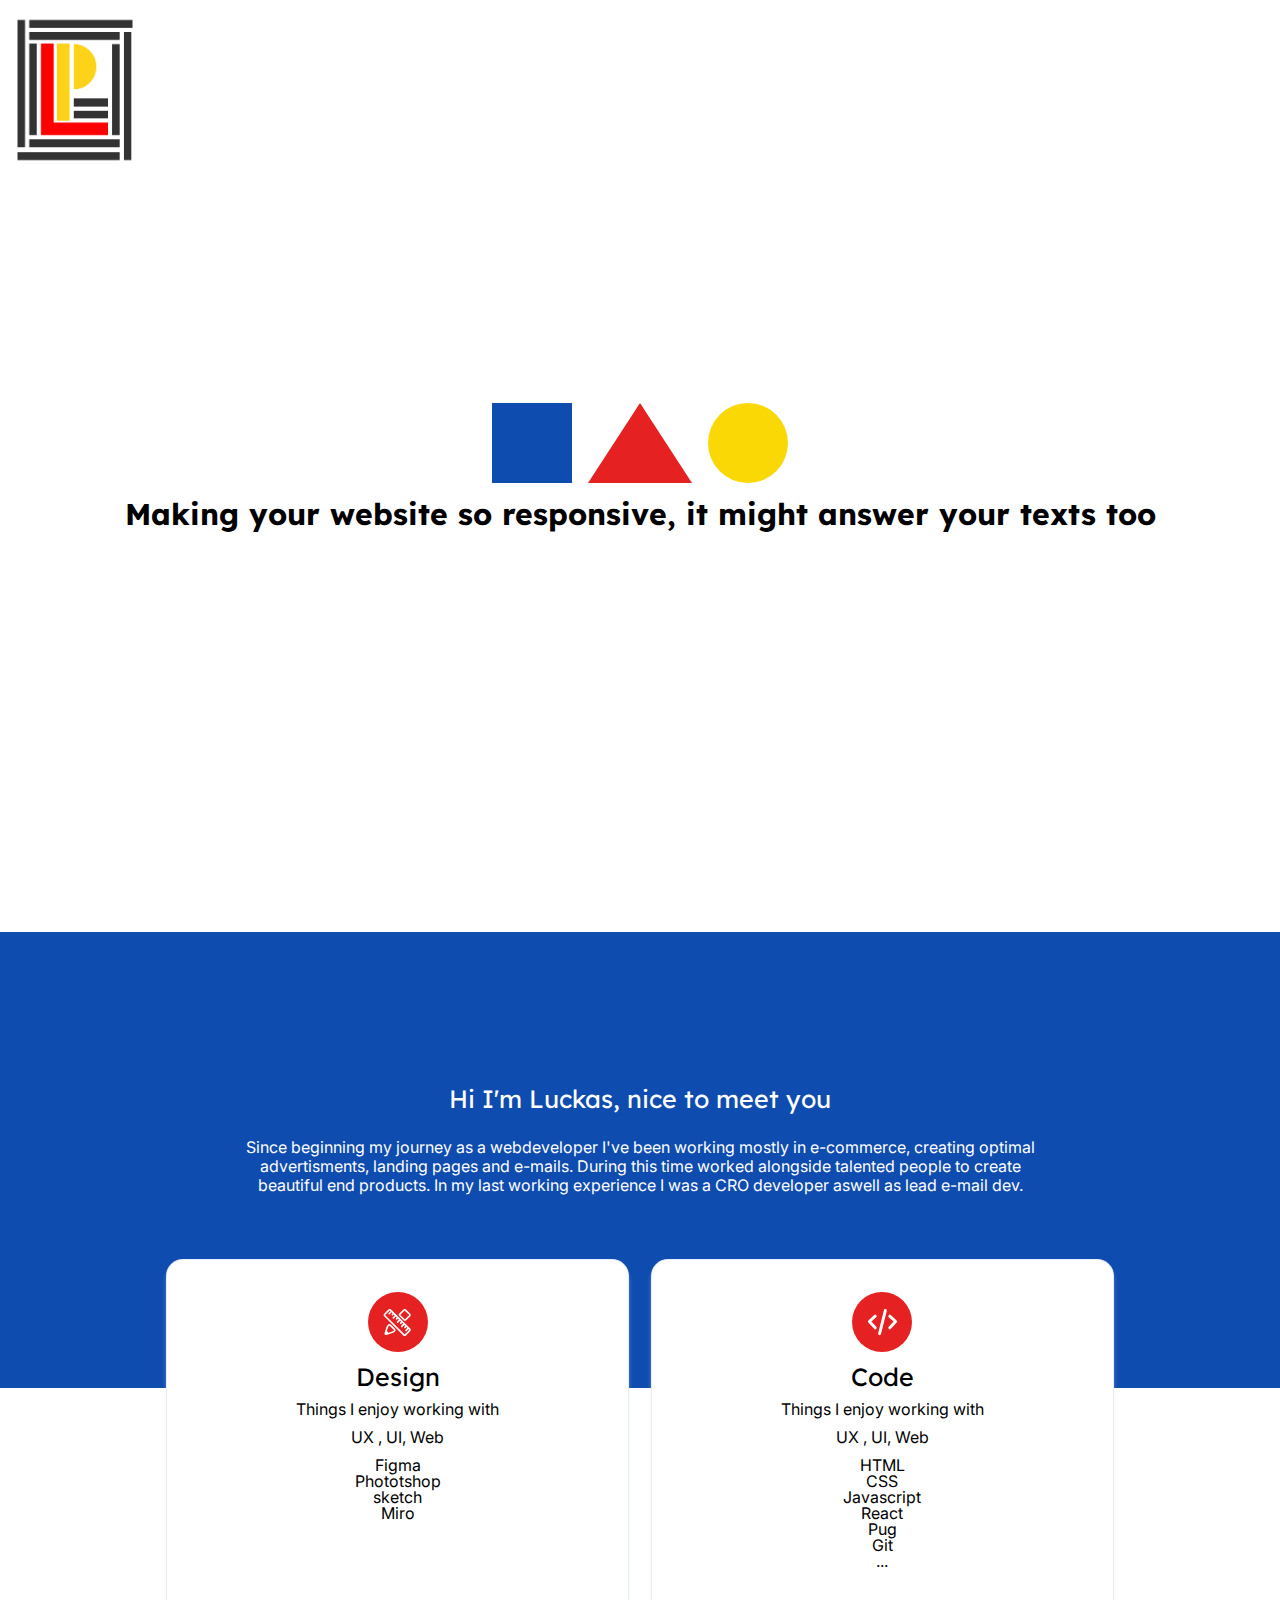
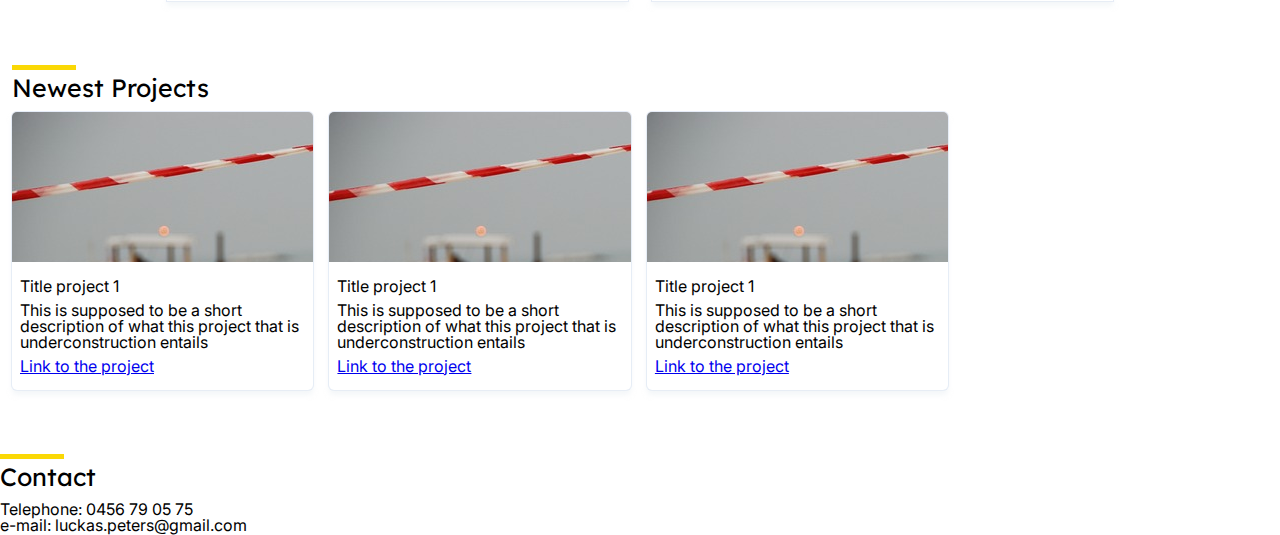
==== commit 9f9a7404: "added projects and contact" ====
--- a/index.html
+++ b/index.html
@@ -95,6 +95,43 @@
                 </ul>
             </div>
         </div>
+
+        <div id="projects" class="projects block">
+            <h2>Newest Projects</h2>
+
+            <section class="cards">
+                <div class="card">
+                    <figure><img src="img/in_progress.jpg" alt=""></figure>
+                    <article>
+                        <h3>Title project 1</h3>
+                        <p>This is supposed to be a short description of what this project that is underconstruction entails</p>
+                        <a href="#">Link to the project</a>
+                    </article>
+                </div>
+                <div class="card">
+                    <figure><img src="img/in_progress.jpg" alt=""></figure>
+                    <article>
+                        <h3>Title project 1</h3>
+                        <p>This is supposed to be a short description of what this project that is underconstruction entails</p>
+                        <a href="#">Link to the project</a>
+                    </article>
+                </div>
+
+                <div class="card">
+                    <figure><img src="img/in_progress.jpg" alt=""></figure>
+                    <article>
+                        <h3>Title project 1</h3>
+                        <p>This is supposed to be a short description of what this project that is underconstruction entails</p>
+                        <a href="#">Link to the project</a>
+                    </article>
+                </div>
+            </section>
+        </div>
+        <div id="contact" class="contact block">
+            <h2>Contact</h2>
+            <p>Telephone: 0456 79 05 75</p>
+            <p>e-mail: luckas.peters@gmail.com</p>
+        </div>
     </main>
     <footer>
 
--- a/style.css
+++ b/style.css
@@ -197,7 +197,72 @@
 }
 
 
+.projects{
+    padding: 4em 12px;
+    margin: auto;
+    
+}
+.cards {
+    display: flex;
+    gap: 16px;
+    justify-content: center;
+flex-wrap: wrap;
+}
+
+.card {
+    width: 90%;
+    border-radius: 5px;
+    overflow: hidden;
+    /* border: solid 1px lightgrey; */
+    box-shadow: 0 5px 5px 0 rgba(233, 240, 243, 0.5), 0 0 0 1px #E6ECF8;
+    display: flex;
+    flex-direction: column;
+    gap: 8px;
+    padding-bottom: 8px;
+}
+
+.card figure {
+    width: 100%;
+    margin: 0;
+    max-height: 150px;
+    overflow: hidden;
+}
+
+.card article {
+    padding: 8px;
+    display: flex;
+    flex-direction: column;
+    gap: 8px;
+}
+
+
+
+.contact h2, .projects h2 {
+    margin-bottom: 12px;
+}
+
+.contact h2::before ,.projects h2::before {
+    content: "";
+    width: 4rem;
+    height: 5px;
+    display: block;
+    background: #fad805;
+    margin-bottom: 5px;
+
+}
+
 /* Media Queries */
+
+@media (min-width: 425px) {
+    .cards {
+        gap: 16px 0 ;
+        justify-content: space-between;
+    }
+    .card{
+        width: 48%;
+    }
+
+}
 @media (min-width: 640px) {
  header figure {
     width: 10%;
@@ -247,6 +312,9 @@
     .introduction article{
         padding: 0 6em;
     }
+    .card {
+        width: 30%;
+    }
 }
 
 @media (min-width: 1024px) {
@@ -259,6 +327,13 @@
     .introduction article{
         padding: 0 14em;
     }
+    .cards{
+        justify-content: start;
+        gap: 16px;
+    }
+    .card{
+        width: 24%;
+    }
 }
 
 @media (min-width: 640px) and (orientation: landscape) {}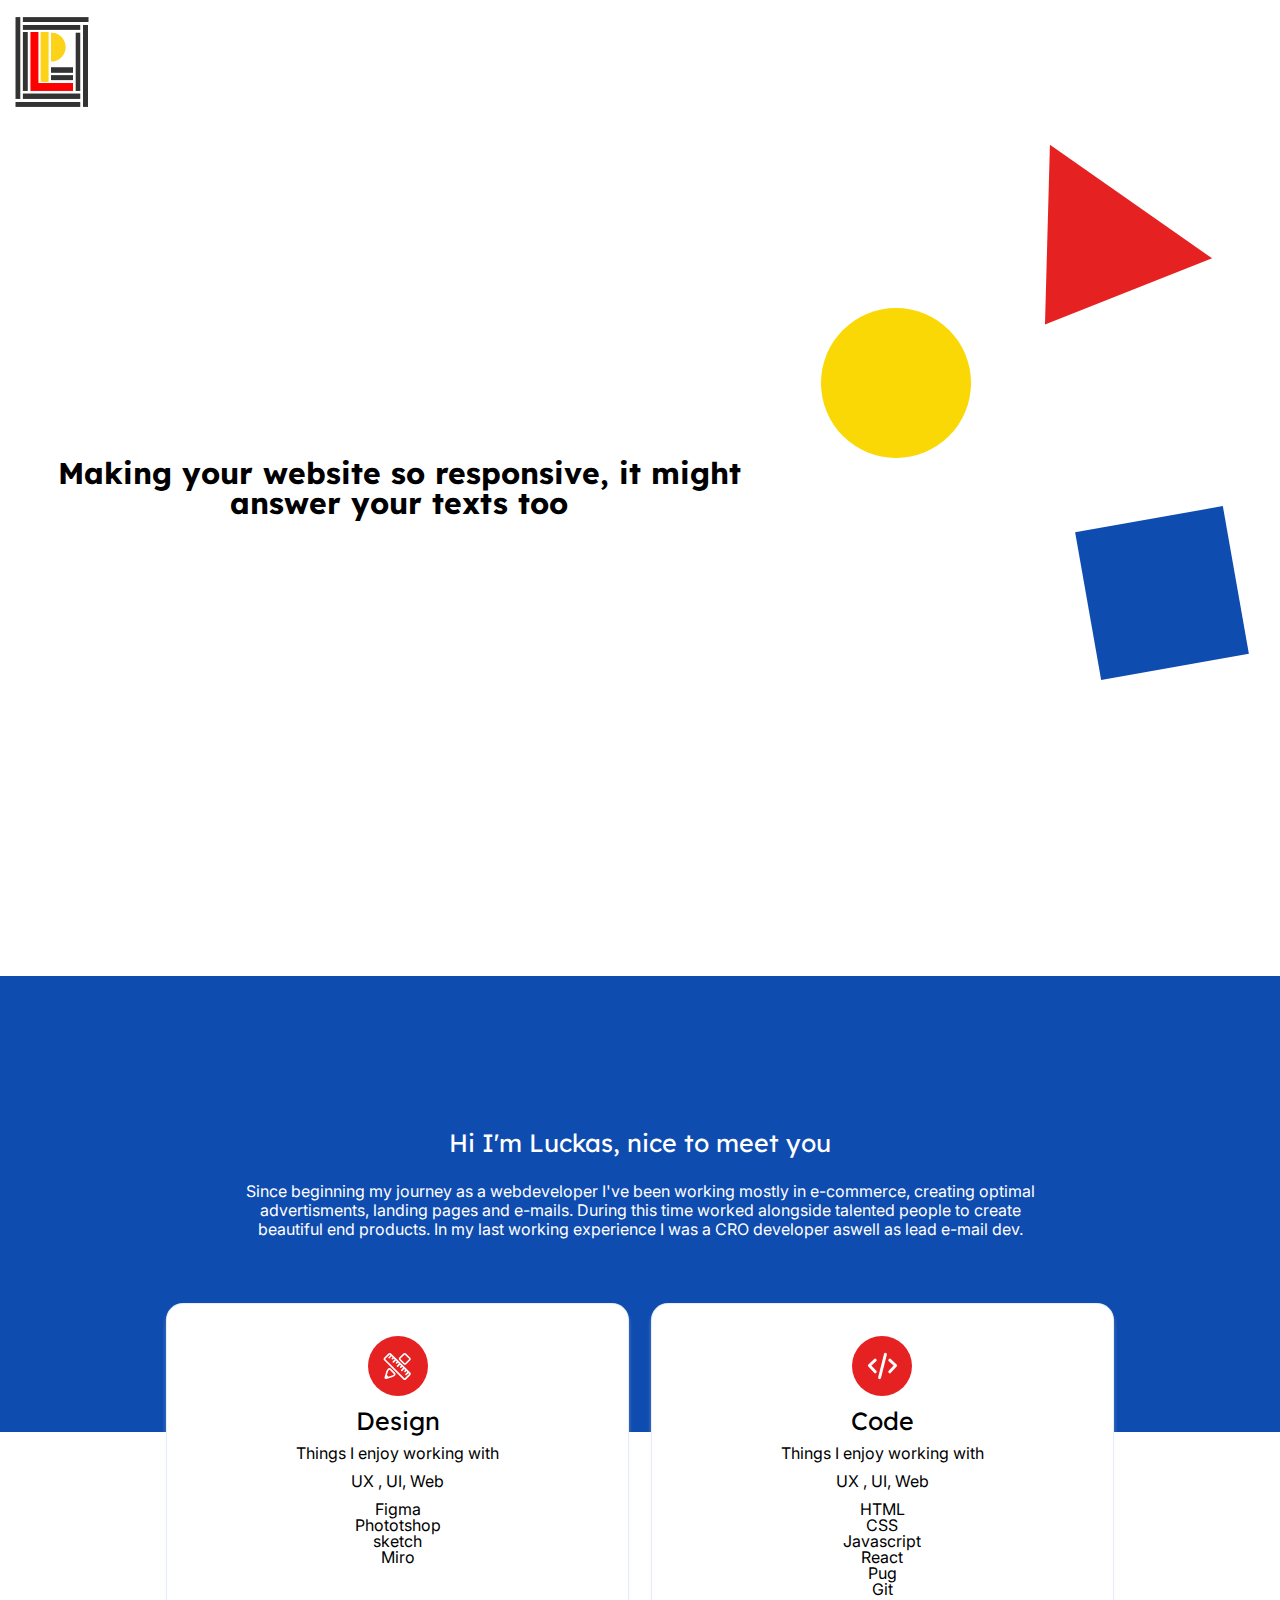
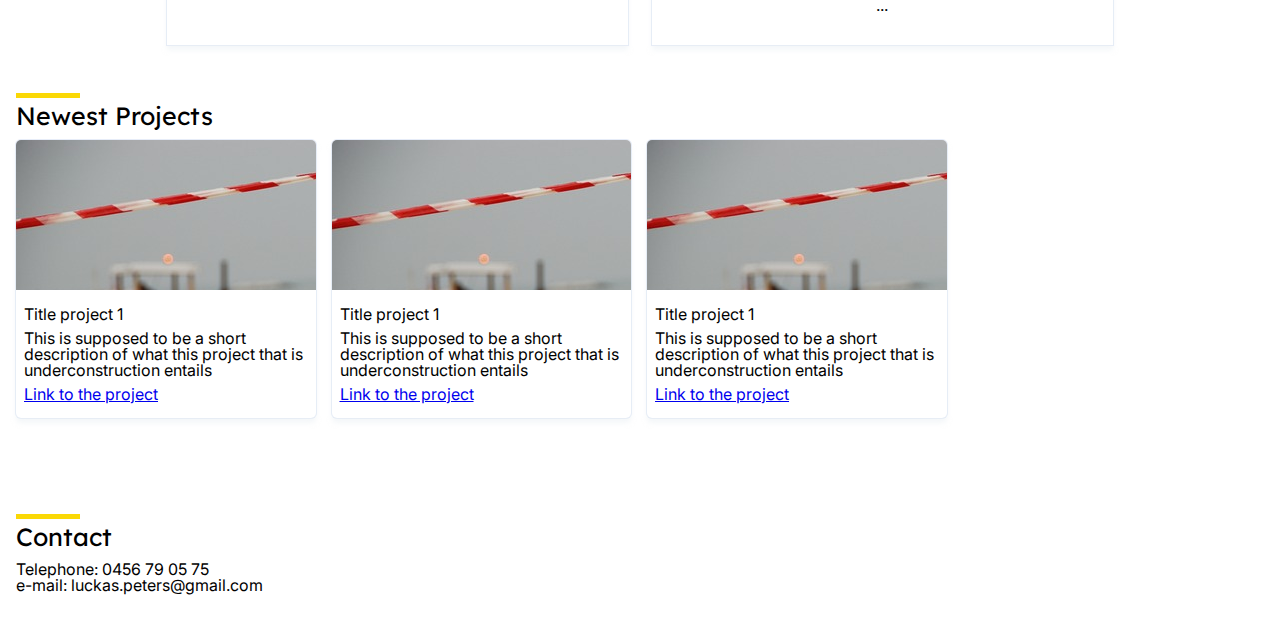
==== commit b86af301: "started with geofigures on bigger screens" ====
--- a/index.html
+++ b/index.html
@@ -30,7 +30,7 @@
                 <div class="triangle"></div>
                 <div class="circle"></div>
             </section>
-            <section>
+            <section class="heroLine">
                 <h1>Making your website so responsive, it might answer your texts too</h1>
                 <!--<h1>A developer a day, keeps the bugs away</h1>-->
             </section>
--- a/style.css
+++ b/style.css
@@ -75,8 +75,8 @@
     align-items: center;
     flex-direction: column;
     justify-content: center;
-    gap: 16px;
-    padding: 16px;
+    gap: 1em;
+    padding: 1em;
     height: 100vh;
 }
 
@@ -96,7 +96,7 @@
     display: flex;
     justify-content: center;
     align-items: baseline;
-    gap: 16px;
+    gap: 1em;
 }
 
 
@@ -145,12 +145,14 @@
     padding-top: 8em;
     color: white;
     text-align: center;
-    padding: 8em 16px 12em;
+    padding: 8em 1em 12em;
     line-height: 1.2;
 }
-.introduction h2{
+
+.introduction h2 {
     padding: 24px;
 }
+
 .skills {
     margin-top: -8em;
     width: 90%;
@@ -159,7 +161,7 @@
     justify-self: center;
 }
 
-.skills > div{
+.skills>div {
     background-color: white;
     display: flex;
     flex-direction: column;
@@ -171,8 +173,8 @@
 }
 
 .skills .designBox {
-    border-top-left-radius: 16px;
-    border-top-right-radius: 16px;
+    border-top-left-radius: 1em;
+    border-top-right-radius: 1em;
 
 
 }
@@ -197,16 +199,18 @@
 }
 
 
-.projects{
-    padding: 4em 12px;
+.contact,
+.projects {
+    padding: 3em 1em;
     margin: auto;
-    
-}
+
+}
+
 .cards {
     display: flex;
-    gap: 16px;
+    gap: 1em;
     justify-content: center;
-flex-wrap: wrap;
+    flex-wrap: wrap;
 }
 
 .card {
@@ -237,11 +241,13 @@
 
 
 
-.contact h2, .projects h2 {
+.contact h2,
+.projects h2 {
     margin-bottom: 12px;
 }
 
-.contact h2::before ,.projects h2::before {
+.contact h2::before,
+.projects h2::before {
     content: "";
     width: 4rem;
     height: 5px;
@@ -255,18 +261,21 @@
 
 @media (min-width: 425px) {
     .cards {
-        gap: 16px 0 ;
+        gap: 1em 0;
         justify-content: space-between;
     }
-    .card{
+
+    .card {
         width: 48%;
     }
 
 }
+
 @media (min-width: 640px) {
- header figure {
-    width: 10%;
-}
+    header figure {
+        width: 10%;
+    }
+
     .triangle {
         width: 0px;
         height: 0px;
@@ -275,7 +284,7 @@
         border-color: transparent transparent #e52122 transparent;
         transform: rotate(0deg);
     }
-    
+
     .circle {
         height: 80px;
         width: 80px;
@@ -285,7 +294,7 @@
         right: 46%;
         top: 45px;
     }
-    
+
     .square {
         height: 80px;
         width: 80px;
@@ -295,45 +304,99 @@
         bottom: 5px;
         right: 30%;
     }
-    .skills{
+
+    .skills {
         flex-direction: row;
         gap: 24px;
         text-align: center;
     }
+
     .skills .codeBox {
-        border-top-left-radius: 16px;
-        border-top-right-radius: 16px;
-    
-    }
-    
+        border-top-left-radius: 1em;
+        border-top-right-radius: 1em;
+
+    }
+
 }
 
 @media (min-width: 768px) {
-    .introduction article{
+    .introduction article {
         padding: 0 6em;
     }
+
     .card {
         width: 30%;
     }
 }
 
 @media (min-width: 1024px) {
-    .skills{
+    header figure {
+        width: 5em;
+    }
+    .hero{
+        flex-direction: row-reverse;
+        justify-content: space-between;
+        font-size: 38px;
+    }
+    .heroLine{
+        width: 60%;
+    }
+    .geoFigureContainer{
+        position: relative;
+        width: 35%;
+        height: 80%;
+    }
+    .square {
+        height: 150px;
+        width: 150px;
+        transform: rotate(80deg);
+        position: absolute;
+        bottom: 25%;
+        right: 5px;
+    }
+
+    .circle {
+        height: 150px;
+        width: 150px;
+        position: absolute;
+        left: 0px;
+        top: 25%;
+    }
+
+    .triangle {
+        border-width: 0 99px 150px 99px;
+        transform: rotate(215deg);
+        position: absolute;
+        top: 60px;
+        left: 40%;
+    }
+
+    .skills {
         justify-content: center;
     }
-    .skills > div{
+
+    .skills>div {
         width: 40%;
     }
-    .introduction article{
+
+    .introduction article {
         padding: 0 14em;
     }
-    .cards{
+
+    .cards {
         justify-content: start;
-        gap: 16px;
-    }
-    .card{
+        gap: 1em;
+    }
+
+    .card {
         width: 24%;
     }
 }
 
+@media (min-width: 1440px) {
+    .introduction article {
+        padding: 0 26em;
+    }
+}
+/* 1440 */
 @media (min-width: 640px) and (orientation: landscape) {}